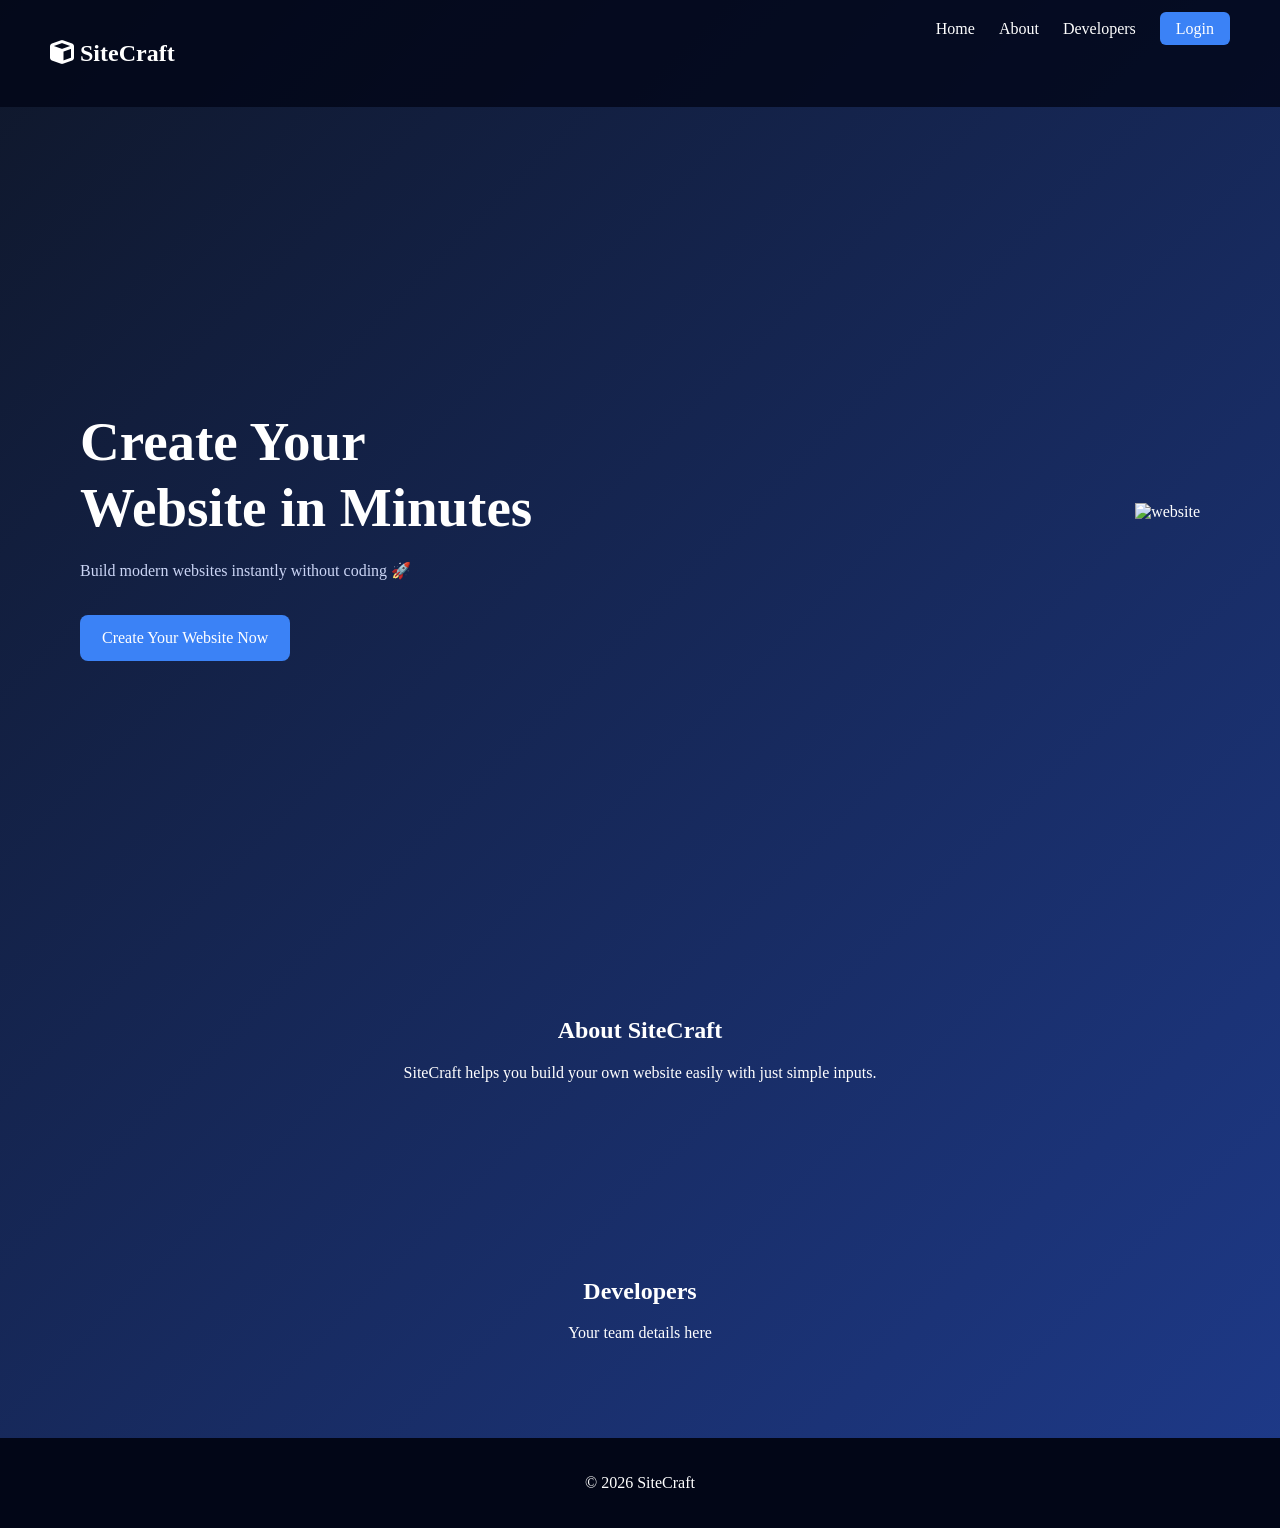
==== frontend/index.html @ 663f1c31 "Initial commit" ====
<!DOCTYPE html>
<html>
<head>
  <title>SiteCraft</title>
  <link rel="stylesheet" href="css/style.css">

  <!-- Icons -->
  <link rel="stylesheet" href="https://cdnjs.cloudflare.com/ajax/libs/font-awesome/6.5.0/css/all.min.css">
</head>
<body>

<!-- NAVBAR -->
<nav class="navbar">
  <h2><i class="fa-solid fa-cube"></i> SiteCraft</h2>
  <div>
    <a href="#home">Home</a>
    <a href="#about">About</a>
    <a href="#developers">Developers</a>
    <a href="login.html" class="btn">Login</a>
  </div>
</nav>

<!-- HERO -->
<section class="hero" id="home">

  <div class="hero-left">
    <h1>
      Create Your <br>
      Website in Minutes
    </h1>

    <p>Build modern websites instantly without coding 🚀</p>

    <a href="login.html" class="btn main-btn">
      Create Your Website Now
    </a>
  </div>

  <div class="hero-right">
    <img src="https://cdn-icons-png.flaticon.com/512/1055/1055687.png" alt="website">
  </div>

</section>

<!-- ABOUT -->
<section class="section" id="about">
  <h2>About SiteCraft</h2>
  <p>SiteCraft helps you build your own website easily with just simple inputs.</p>
</section>

<!-- DEVELOPERS -->
<section class="section" id="developers">
  <h2>Developers</h2>
  <p>Your team details here</p>
</section>

<!-- FOOTER -->
<footer>
  <p>© 2026 SiteCraft</p>
</footer>

</body>
</html>
---- frontend/css/style.css ----
/* RESET */
body {
  margin: 0;
  font-family: 'Segoe UI';
  background: linear-gradient(135deg, #0f172a, #1e3a8a);
  color: white;
  scroll-behavior: smooth;
}

/* NAVBAR */
.navbar {
  display: flex;
  justify-content: space-between;
  padding: 20px 50px;
  background: rgba(2,6,23,0.8);
}

.navbar a {
  color: white;
  margin-left: 20px;
  text-decoration: none;
}

/* BUTTON */
.btn {
  background: #3b82f6;
  padding: 8px 16px;
  border-radius: 6px;
}

/* HERO SECTION */
.hero {
  height: 90vh;
  display: flex;
  align-items: center;
  justify-content: space-between;
  padding: 0 80px;
}

/* LEFT TEXT */
.hero-left {
  max-width: 500px;
}

.hero-left h1 {
  font-size: 55px;
  margin-bottom: 20px;
  line-height: 1.2;
}

.hero-left p {
  color: #cbd5f5;
  margin-bottom: 25px;
}

/* BUTTON FIXED POSITION */
.main-btn {
  display: inline-block;
  padding: 14px 22px;
  font-size: 16px;
  background: #3b82f6;
  border-radius: 8px;
  text-decoration: none;
  color: white;
  margin-top: 10px;
}

/* RIGHT IMAGE */
.hero-right img {
  width: 420px;
}

/* SECTIONS */
.section {
  padding: 80px;
  text-align: center;
}

/* FOOTER */
footer {
  text-align: center;
  padding: 20px;
  background: #020617;
}
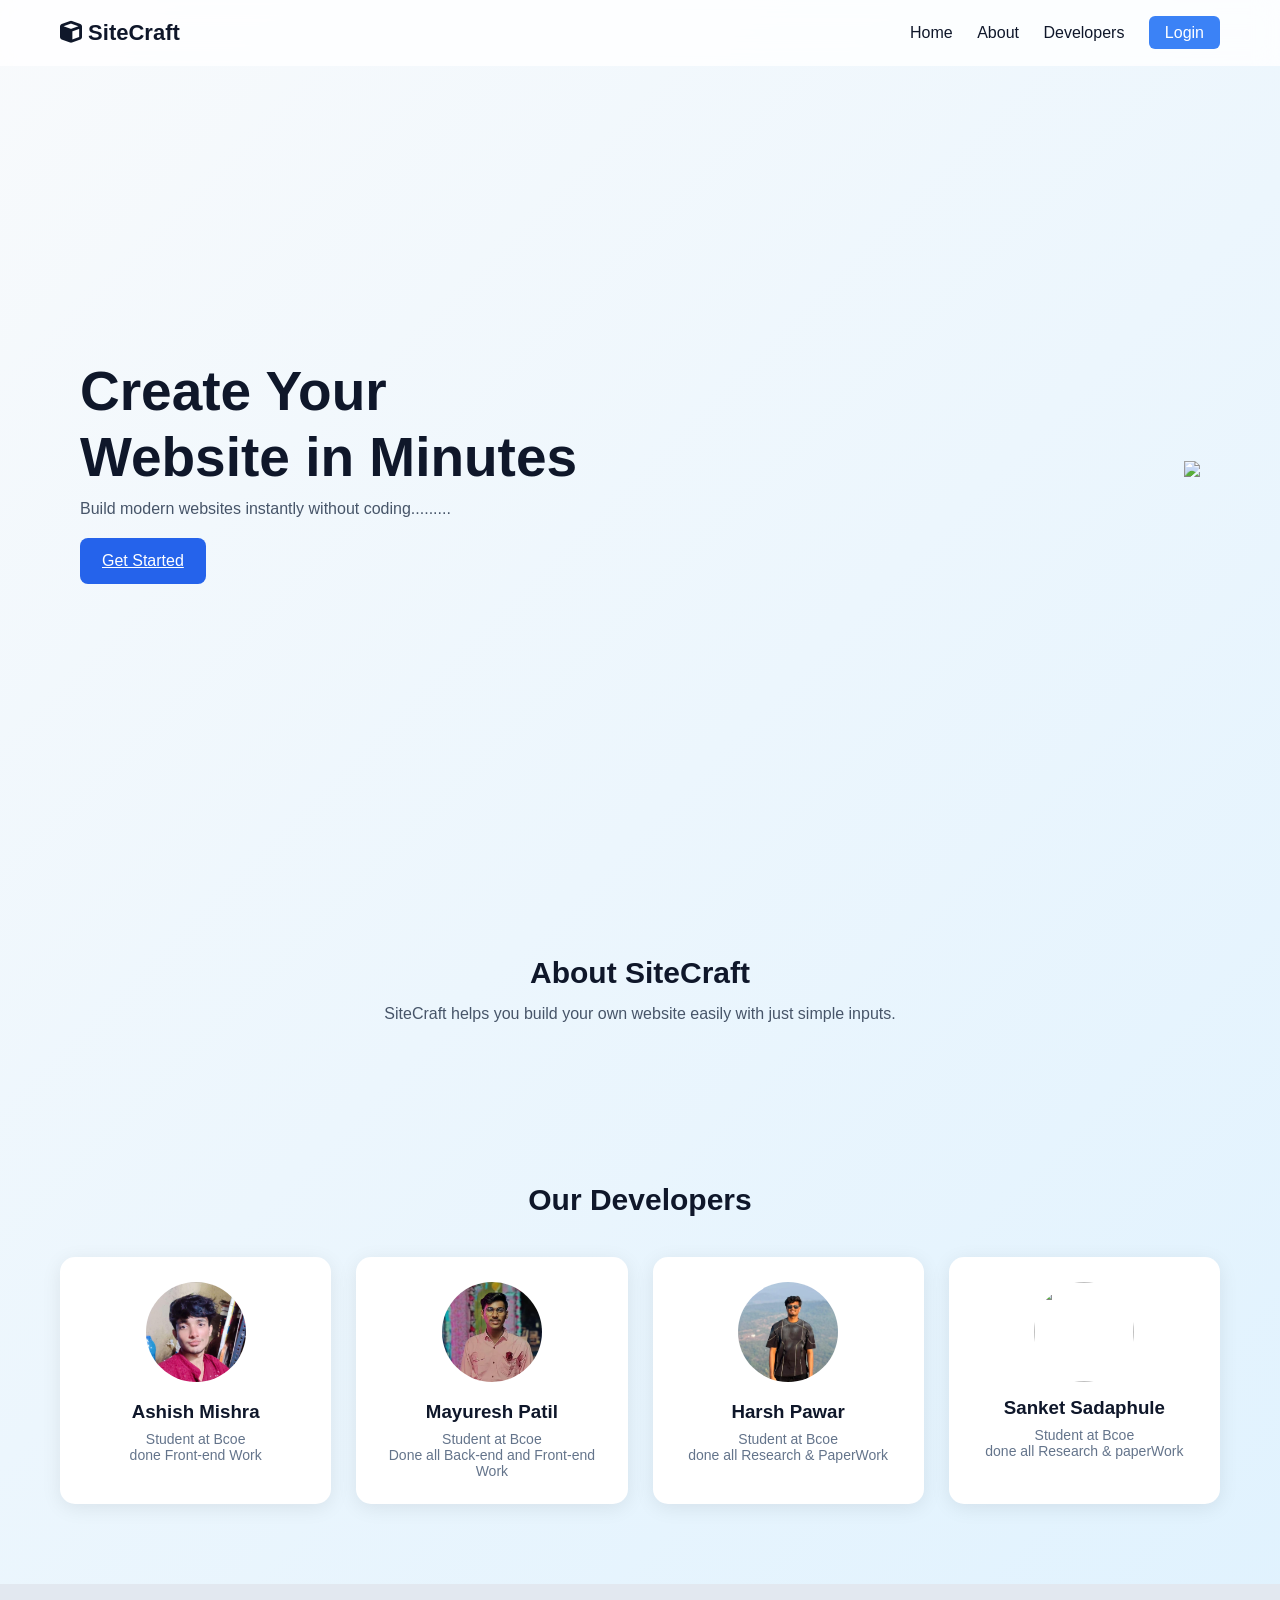
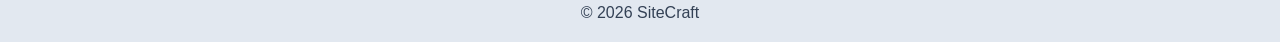
==== commit b6536115: "Update project files" ====
--- a/frontend/index.html
+++ b/frontend/index.html
@@ -4,7 +4,6 @@
   <title>SiteCraft</title>
   <link rel="stylesheet" href="css/style.css">
 
-  <!-- Icons -->
   <link rel="stylesheet" href="https://cdnjs.cloudflare.com/ajax/libs/font-awesome/6.5.0/css/all.min.css">
 </head>
 <body>
@@ -24,20 +23,16 @@
 <section class="hero" id="home">
 
   <div class="hero-left">
-    <h1>
-      Create Your <br>
-      Website in Minutes
-    </h1>
-
-    <p>Build modern websites instantly without coding 🚀</p>
+    <h1>Create Your <br> Website in Minutes</h1>
+    <p>Build modern websites instantly without coding.........</p>
 
     <a href="login.html" class="btn main-btn">
-      Create Your Website Now
+      Get Started
     </a>
   </div>
 
   <div class="hero-right">
-    <img src="https://cdn-icons-png.flaticon.com/512/1055/1055687.png" alt="website">
+    <img src="https://cdn-icons-png.flaticon.com/512/1055/1055687.png">
   </div>
 
 </section>
@@ -50,8 +45,35 @@
 
 <!-- DEVELOPERS -->
 <section class="section" id="developers">
-  <h2>Developers</h2>
-  <p>Your team details here</p>
+  <h2>Our Developers</h2>
+
+  <div class="dev-grid">
+
+    <div class="dev-card">
+      <img src="assets/images/developers/am.png">
+      <h3>Ashish Mishra</h3>
+      <p>Student at Bcoe <br> done Front-end Work</p>
+    </div>
+
+    <div class="dev-card">
+      <img src="assets/images/developers/mp.png">
+      <h3>Mayuresh Patil </h3>
+      <p>Student at Bcoe <br> Done all Back-end and Front-end Work</p>
+    </div>
+
+    <div class="dev-card">
+      <img src="assets/images/developers/hp.png">
+      <h3>Harsh Pawar</h3>
+      <p>Student at Bcoe <br> done all Research & PaperWork</p>
+    </div>
+
+    <div class="dev-card">
+      <img src="assets/images/developers/sp.png">
+      <h3>Sanket Sadaphule</h3>
+      <p>Student at Bcoe <br> done all Research & paperWork</p>
+    </div>
+
+  </div>
 </section>
 
 <!-- FOOTER -->
--- a/frontend/css/style.css
+++ b/frontend/css/style.css
@@ -1,34 +1,67 @@
-/* RESET */
+/* ================= GLOBAL ================= */
+
+* {
+  margin: 0;
+  padding: 0;
+  box-sizing: border-box;
+}
+
 body {
-  margin: 0;
-  font-family: 'Segoe UI';
-  background: linear-gradient(135deg, #0f172a, #1e3a8a);
-  color: white;
+  font-family: 'Segoe UI', sans-serif;
+  background: linear-gradient(135deg, #f8fafc, #e0f2fe);
+  color: #0f172a;
   scroll-behavior: smooth;
 }
 
-/* NAVBAR */
+/* ================= NAVBAR ================= */
+
 .navbar {
   display: flex;
   justify-content: space-between;
-  padding: 20px 50px;
-  background: rgba(2,6,23,0.8);
+  align-items: center;
+  padding: 20px 60px;
+  background: rgba(255, 255, 255, 0.8);
+  backdrop-filter: blur(12px);
+  position: sticky;
+  top: 0;
+  z-index: 100;
+}
+
+.navbar h2 {
+  font-size: 22px;
 }
 
 .navbar a {
-  color: white;
   margin-left: 20px;
   text-decoration: none;
-}
-
-/* BUTTON */
+  color: #0f172a;
+  font-weight: 500;
+}
+
+/* ================= BUTTON ================= */
+
 .btn {
+  padding: 8px 16px;
   background: #3b82f6;
-  padding: 8px 16px;
   border-radius: 6px;
-}
-
-/* HERO SECTION */
+  color: white !important;
+}
+
+.signup-btn {
+  background: #0ea5e9;
+}
+
+.main-btn {
+  padding: 14px 22px;
+  background: #2563eb;
+  border-radius: 8px;
+  color: white;
+  display: inline-block;
+  margin-top: 20px;
+}
+
+/* ================= HERO ================= */
+
 .hero {
   height: 90vh;
   display: flex;
@@ -37,48 +70,277 @@
   padding: 0 80px;
 }
 
-/* LEFT TEXT */
 .hero-left {
   max-width: 500px;
 }
 
 .hero-left h1 {
   font-size: 55px;
-  margin-bottom: 20px;
   line-height: 1.2;
 }
 
 .hero-left p {
+  margin-top: 10px;
+  color: #475569;
+}
+
+.hero-right img {
+  width: 450px;
+}
+
+/* ================= SECTION ================= */
+
+.section {
+  padding: 80px 60px;
+  text-align: center;
+}
+
+.section h2 {
+  margin-bottom: 15px;
+  font-size: 30px;
+}
+
+.section p {
+  color: #475569;
+}
+
+/* ================= DEVELOPERS ================= */
+
+.dev-grid {
+  display: grid;
+  grid-template-columns: repeat(auto-fit, minmax(220px, 1fr));
+  gap: 25px;
+  margin-top: 40px;
+}
+
+.dev-card {
+  background: white;
+  padding: 25px;
+  border-radius: 15px;
+  text-align: center;
+  box-shadow: 0 4px 20px rgba(0, 0, 0, 0.08);
+  transition: 0.3s;
+}
+
+.dev-card:hover {
+  transform: translateY(-5px);
+}
+
+.dev-card img {
+  width: 100px;
+  height: 100px;
+  border-radius: 50%;
+  object-fit: cover;
+  margin-bottom: 15px;
+}
+
+.dev-card h3 {
+  margin-bottom: 8px;
+}
+
+.dev-card p {
+  font-size: 14px;
+  color: #64748b;
+}
+
+/* ================= FOOTER ================= */
+
+footer {
+  text-align: center;
+  padding: 20px;
+  background: #e2e8f0;
+  color: #334155;
+}
+
+/* ================= RESPONSIVE ================= */
+
+@media (max-width: 900px) {
+  .hero {
+    flex-direction: column;
+    text-align: center;
+  }
+
+  .hero-right img {
+    width: 300px;
+    margin-top: 20px;
+  }
+}
+
+
+/* ================= SHOP ================= */
+
+.shop-navbar {
+  display: flex;
+  justify-content: space-between;
+  padding: 15px 30px;
+  background: #020617;
+}
+
+.shop-left {
+  display: flex;
+  align-items: center;
+  gap: 10px;
+}
+
+.shop-logo {
+  width: 40px;
+  height: 40px;
+  border-radius: 50%;
+}
+
+.shop-right a {
   color: #cbd5f5;
-  margin-bottom: 25px;
-}
-
-/* BUTTON FIXED POSITION */
-.main-btn {
-  display: inline-block;
-  padding: 14px 22px;
-  font-size: 16px;
-  background: #3b82f6;
-  border-radius: 8px;
+  margin-left: 20px;
   text-decoration: none;
-  color: white;
-  margin-top: 10px;
-}
-
-/* RIGHT IMAGE */
-.hero-right img {
-  width: 420px;
-}
-
-/* SECTIONS */
-.section {
-  padding: 80px;
-  text-align: center;
+}
+
+.shop-right a:hover {
+  color: #38bdf8;
+}
+
+/* HERO */
+
+.shop-hero {
+  text-align: center;
+  padding: 40px;
+  background: transparent;
+}
+
+.hero-banner {
+  width: 100%;
+  max-height: 300px;
+  object-fit: cover;
+}
+
+/* SECTION */
+
+.shop-section {
+  padding: 40px 20px;
+}
+
+/* GRID */
+
+.shop-grid {
+  display: grid;
+  grid-template-columns: repeat(auto-fit, minmax(220px, 1fr));
+  gap: 20px;
+}
+
+/* CARD */
+
+.card {
+  background: #1e293b;
+  border-radius: 10px;
+  overflow: hidden;
+  border: 1px solid #334155;
+}
+
+.card img {
+  width: 100%;
+  height: 180px;
+  object-fit: cover;
+}
+
+.card-body {
+  padding: 15px;
+}
+
+.price {
+  color: #38bdf8;
+  font-weight: bold;
+}
+
+/* CONTACT */
+
+#contact {
+  background: #1e293b;
+}
+
+/* SOCIAL */
+
+.shop-social a {
+  color: #38bdf8;
+  margin: 0 10px;
+}
+
+/* ================= PORTFOLIO ================= */
+
+.portfolio-navbar {
+  position: fixed;
+  top: 0;
+  width: 100%;
+  background: #020617;
+  padding: 15px 30px;
+  display: flex;
+  justify-content: space-between;
+  z-index: 1000;
+}
+
+.portfolio-navbar a {
+  color: #cbd5f5;
+  margin-left: 20px;
+}
+
+.portfolio-container {
+  display: flex;
+  margin-top: 60px;
+}
+
+/* LEFT */
+
+.portfolio-left {
+  width: 30%;
+  position: fixed;
+  height: 100vh;
+  background: #020617;
+  text-align: center;
+  padding: 40px;
+}
+
+.profile-img {
+  width: 250px;
+  height: 250px;
+  border-radius: 50%;
+  object-fit: cover;
+}
+
+/* RIGHT */
+
+.portfolio-right {
+  margin-left: 30%;
+  width: 70%;
+  padding: 40px;
+}
+
+.portfolio-right section {
+  background: #1e293b;
+  padding: 20px;
+  border-radius: 10px;
+  margin-bottom: 40px;
+}
+
+/* PROJECTS */
+
+.portfolio-grid {
+  display: grid;
+  grid-template-columns: repeat(auto-fit, minmax(250px,1fr));
+  gap: 20px;
+}
+
+.portfolio-card {
+  background: #334155;
+  padding: 20px;
+  border-radius: 10px;
+}
+
+.portfolio-card a {
+  color: #38bdf8;
 }
 
 /* FOOTER */
-footer {
-  text-align: center;
+
+.portfolio-footer {
+  background: #020617;
   padding: 20px;
-  background: #020617;
+  text-align: center;
 }
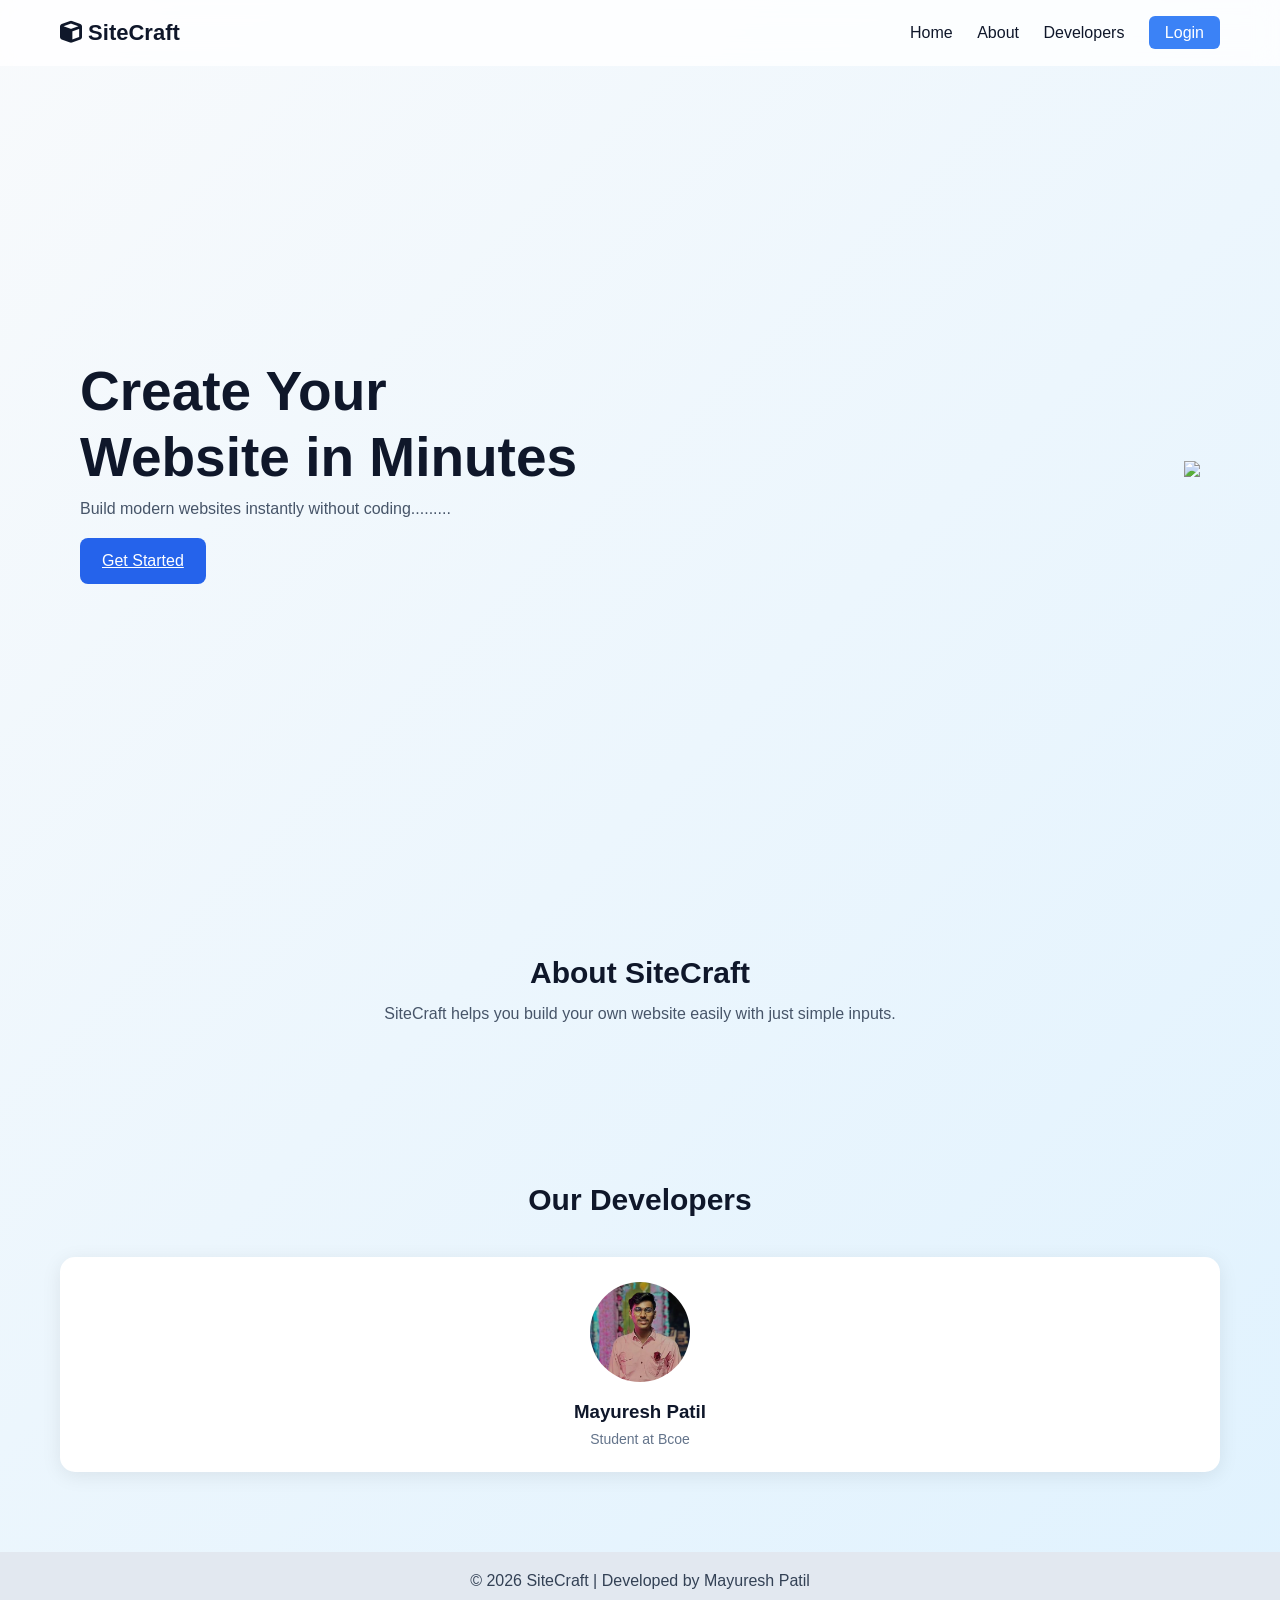
==== commit beaa89d8: "all changes done" ====
--- a/frontend/index.html
+++ b/frontend/index.html
@@ -49,36 +49,21 @@
 
   <div class="dev-grid">
 
-    <div class="dev-card">
-      <img src="assets/images/developers/am.png">
-      <h3>Ashish Mishra</h3>
-      <p>Student at Bcoe <br> done Front-end Work</p>
-    </div>
+    
 
     <div class="dev-card">
       <img src="assets/images/developers/mp.png">
       <h3>Mayuresh Patil </h3>
-      <p>Student at Bcoe <br> Done all Back-end and Front-end Work</p>
+      <p>Student at Bcoe </p>
     </div>
 
-    <div class="dev-card">
-      <img src="assets/images/developers/hp.png">
-      <h3>Harsh Pawar</h3>
-      <p>Student at Bcoe <br> done all Research & PaperWork</p>
-    </div>
-
-    <div class="dev-card">
-      <img src="assets/images/developers/sp.png">
-      <h3>Sanket Sadaphule</h3>
-      <p>Student at Bcoe <br> done all Research & paperWork</p>
-    </div>
 
   </div>
 </section>
 
 <!-- FOOTER -->
 <footer>
-  <p>© 2026 SiteCraft</p>
+  <p>© 2026 SiteCraft | Developed by Mayuresh Patil</p>
 </footer>
 
 </body>
